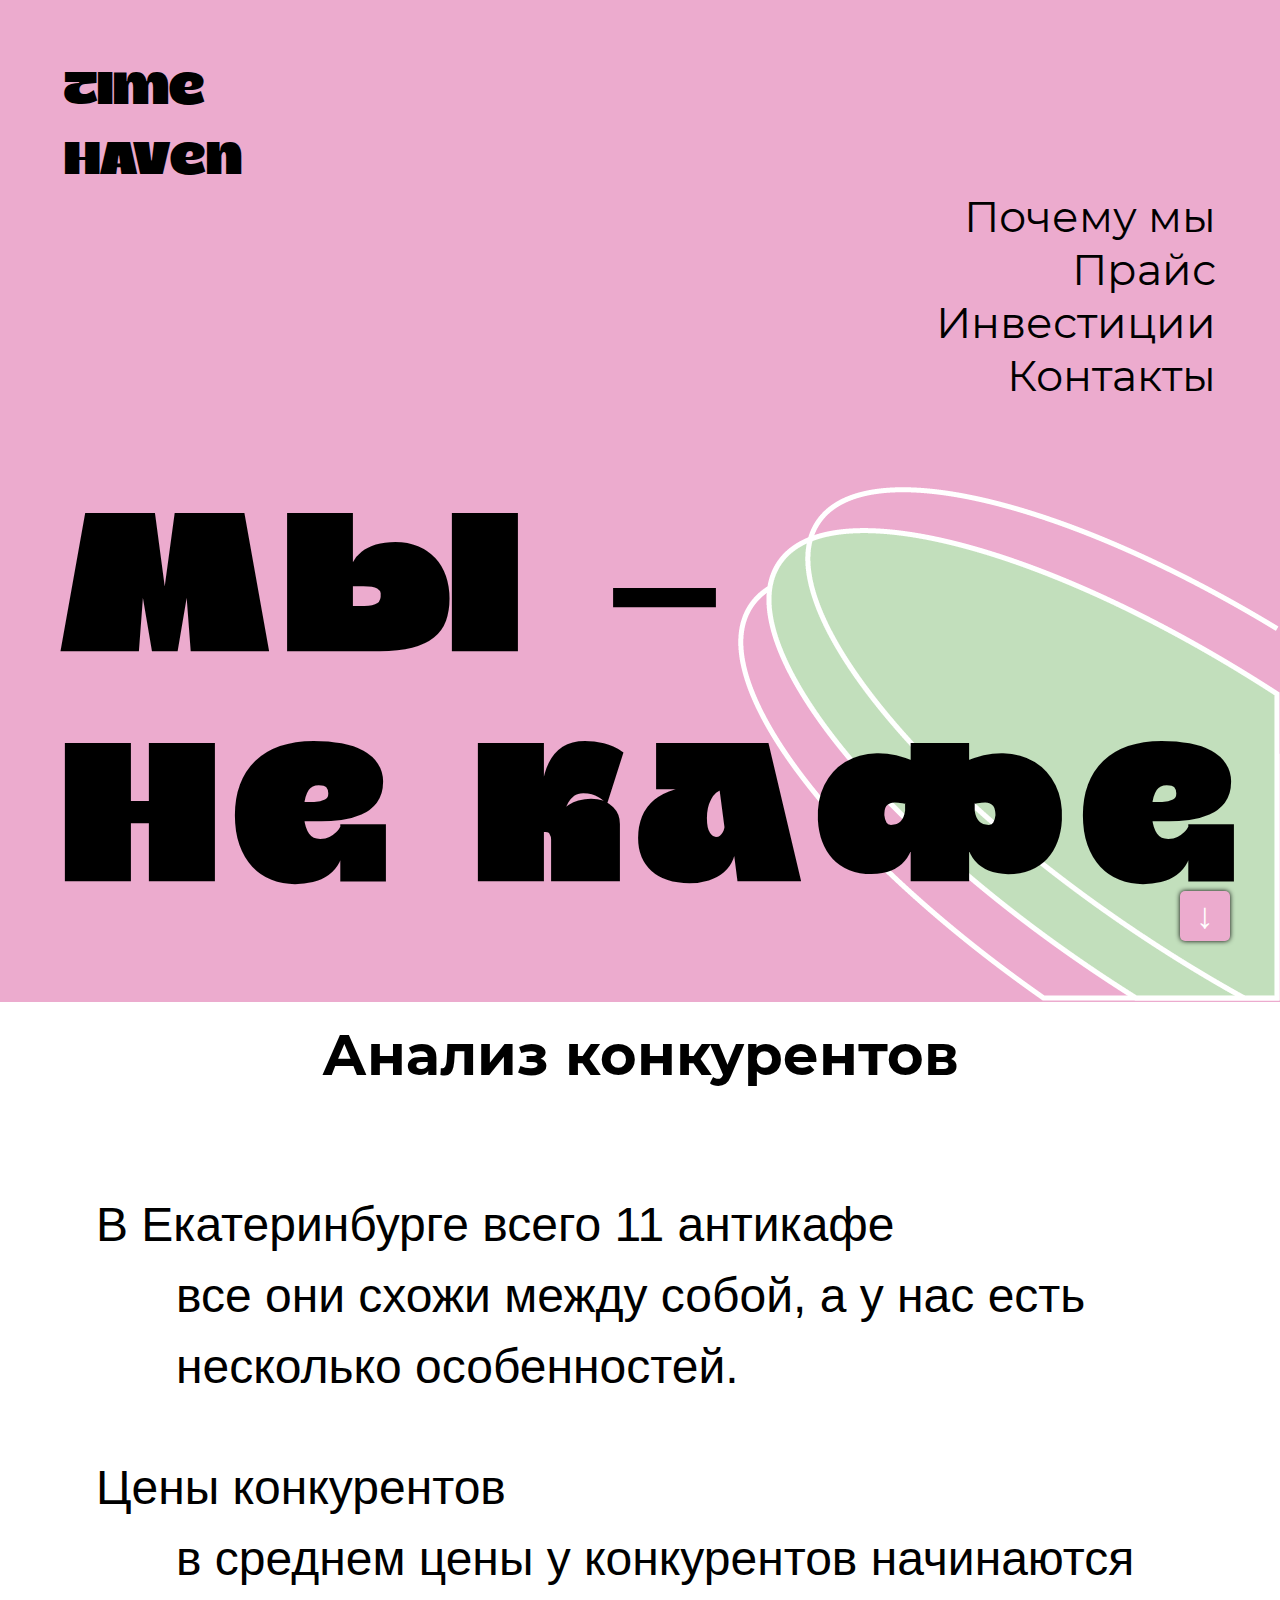
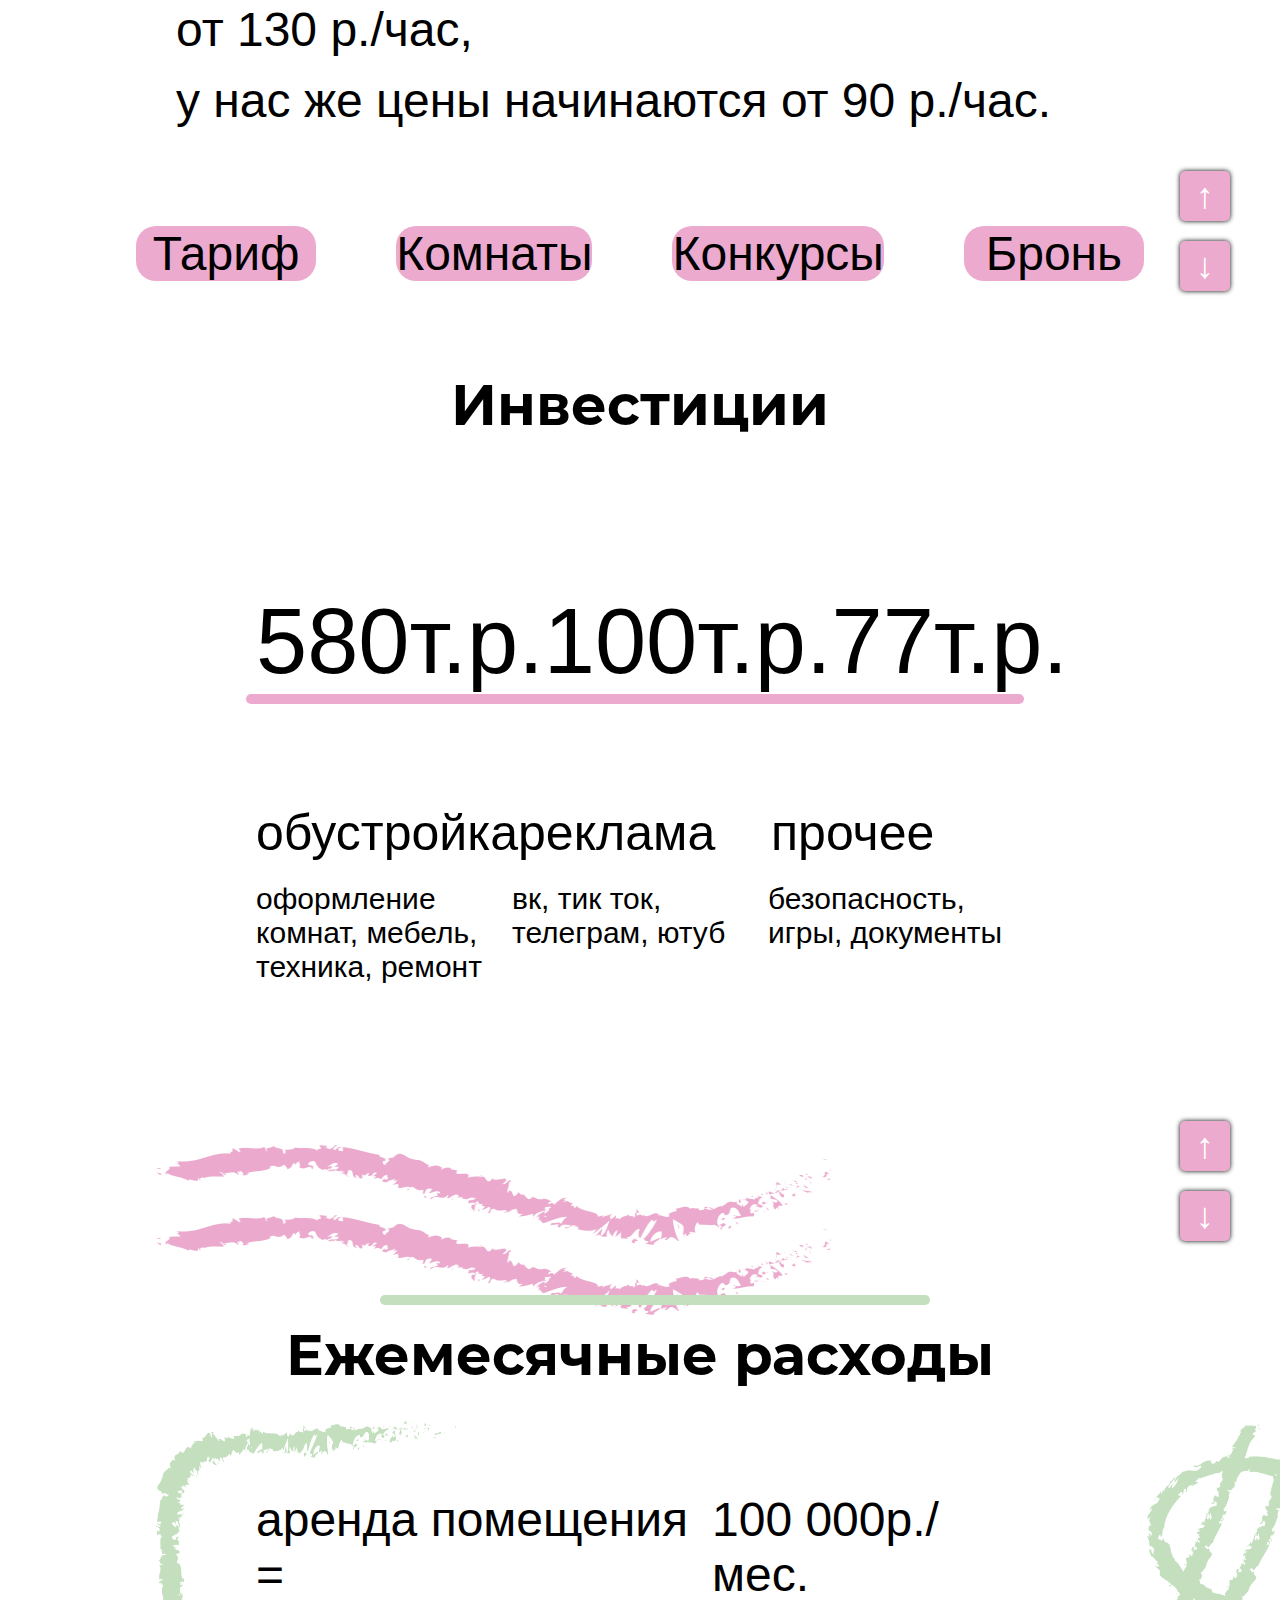
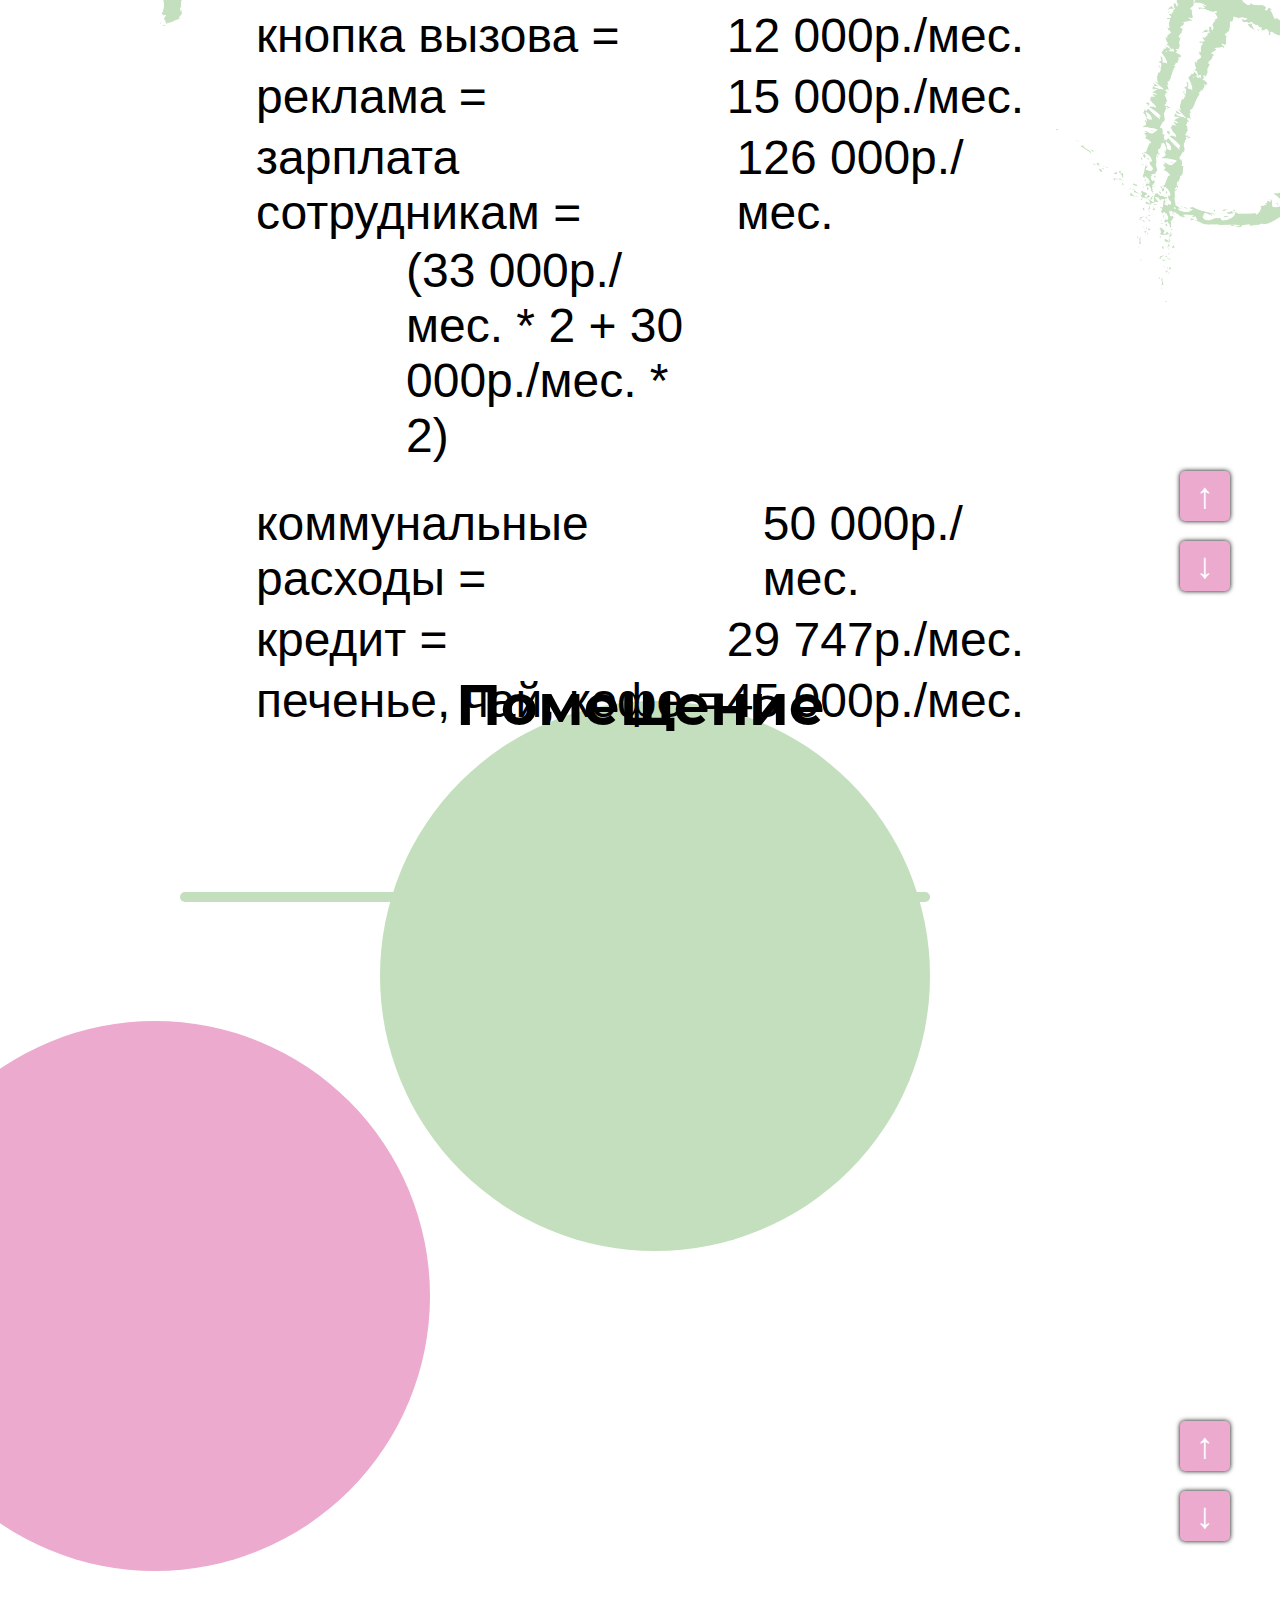
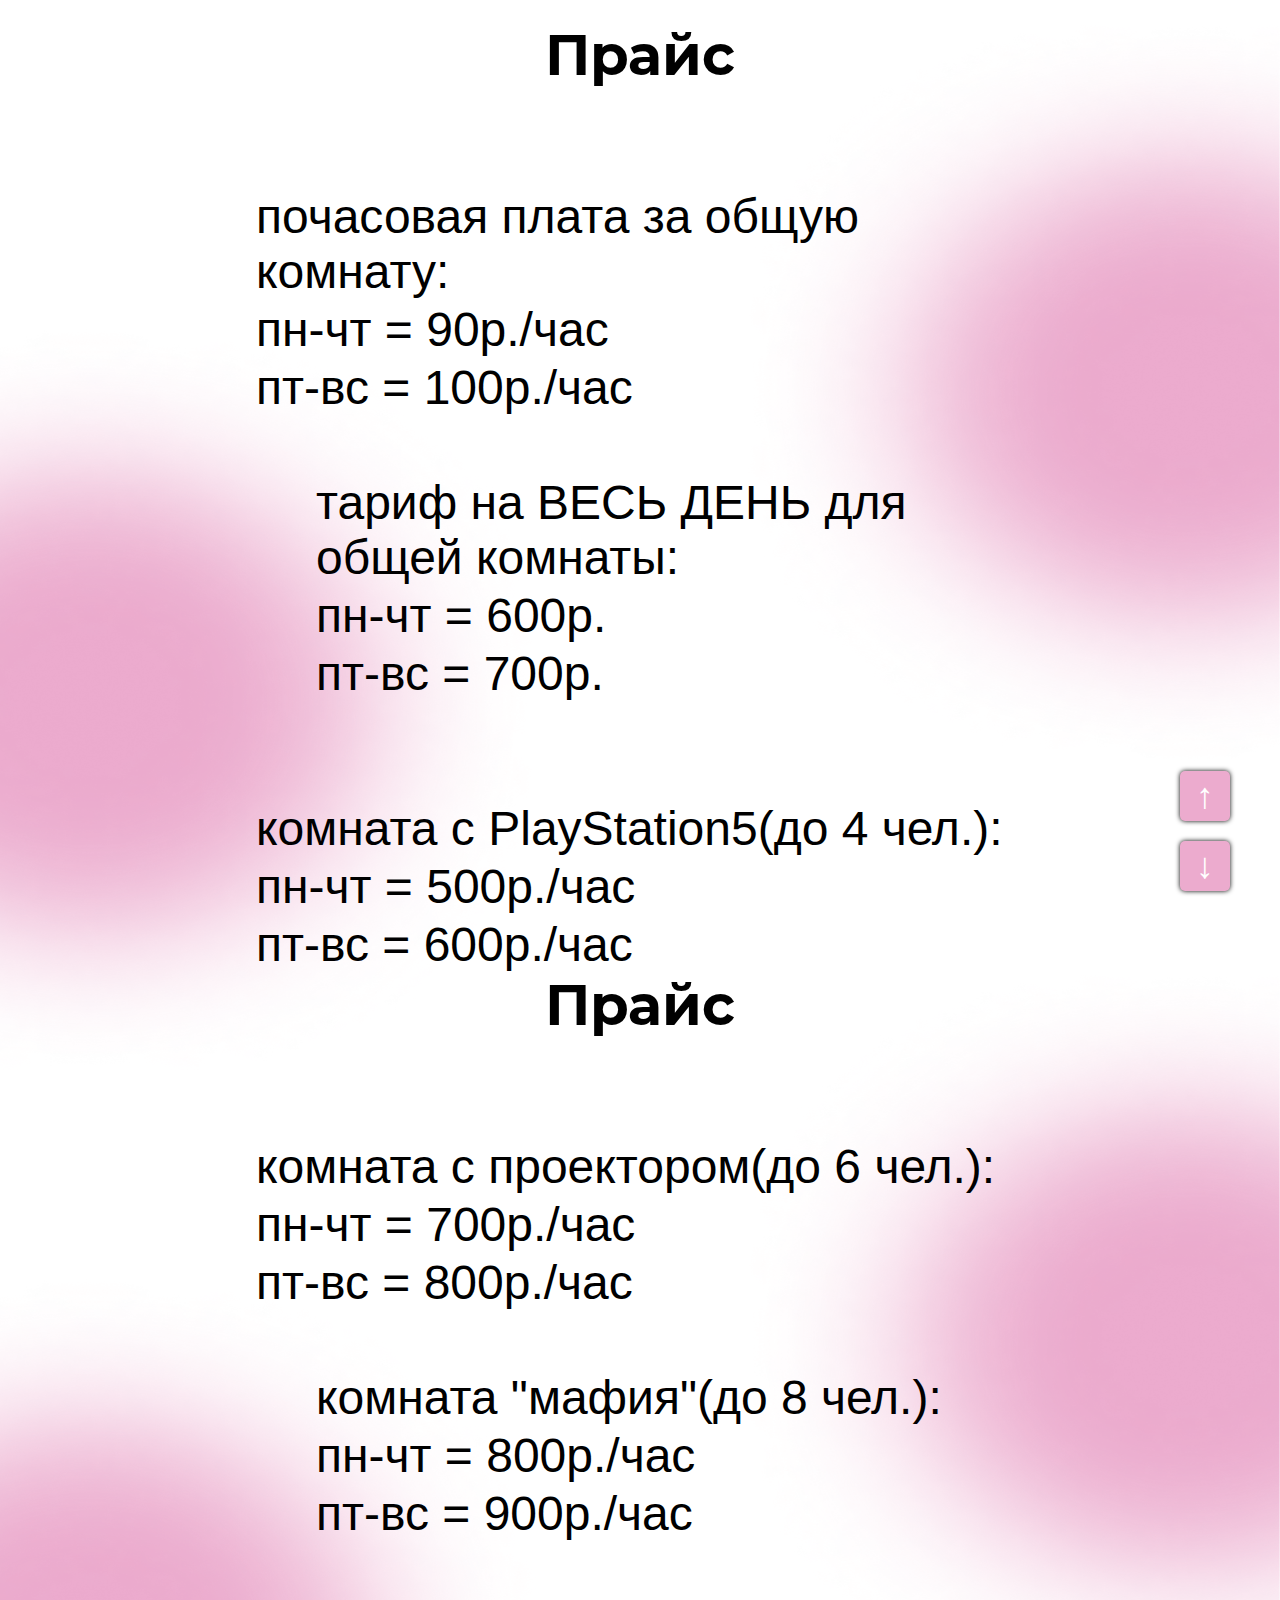
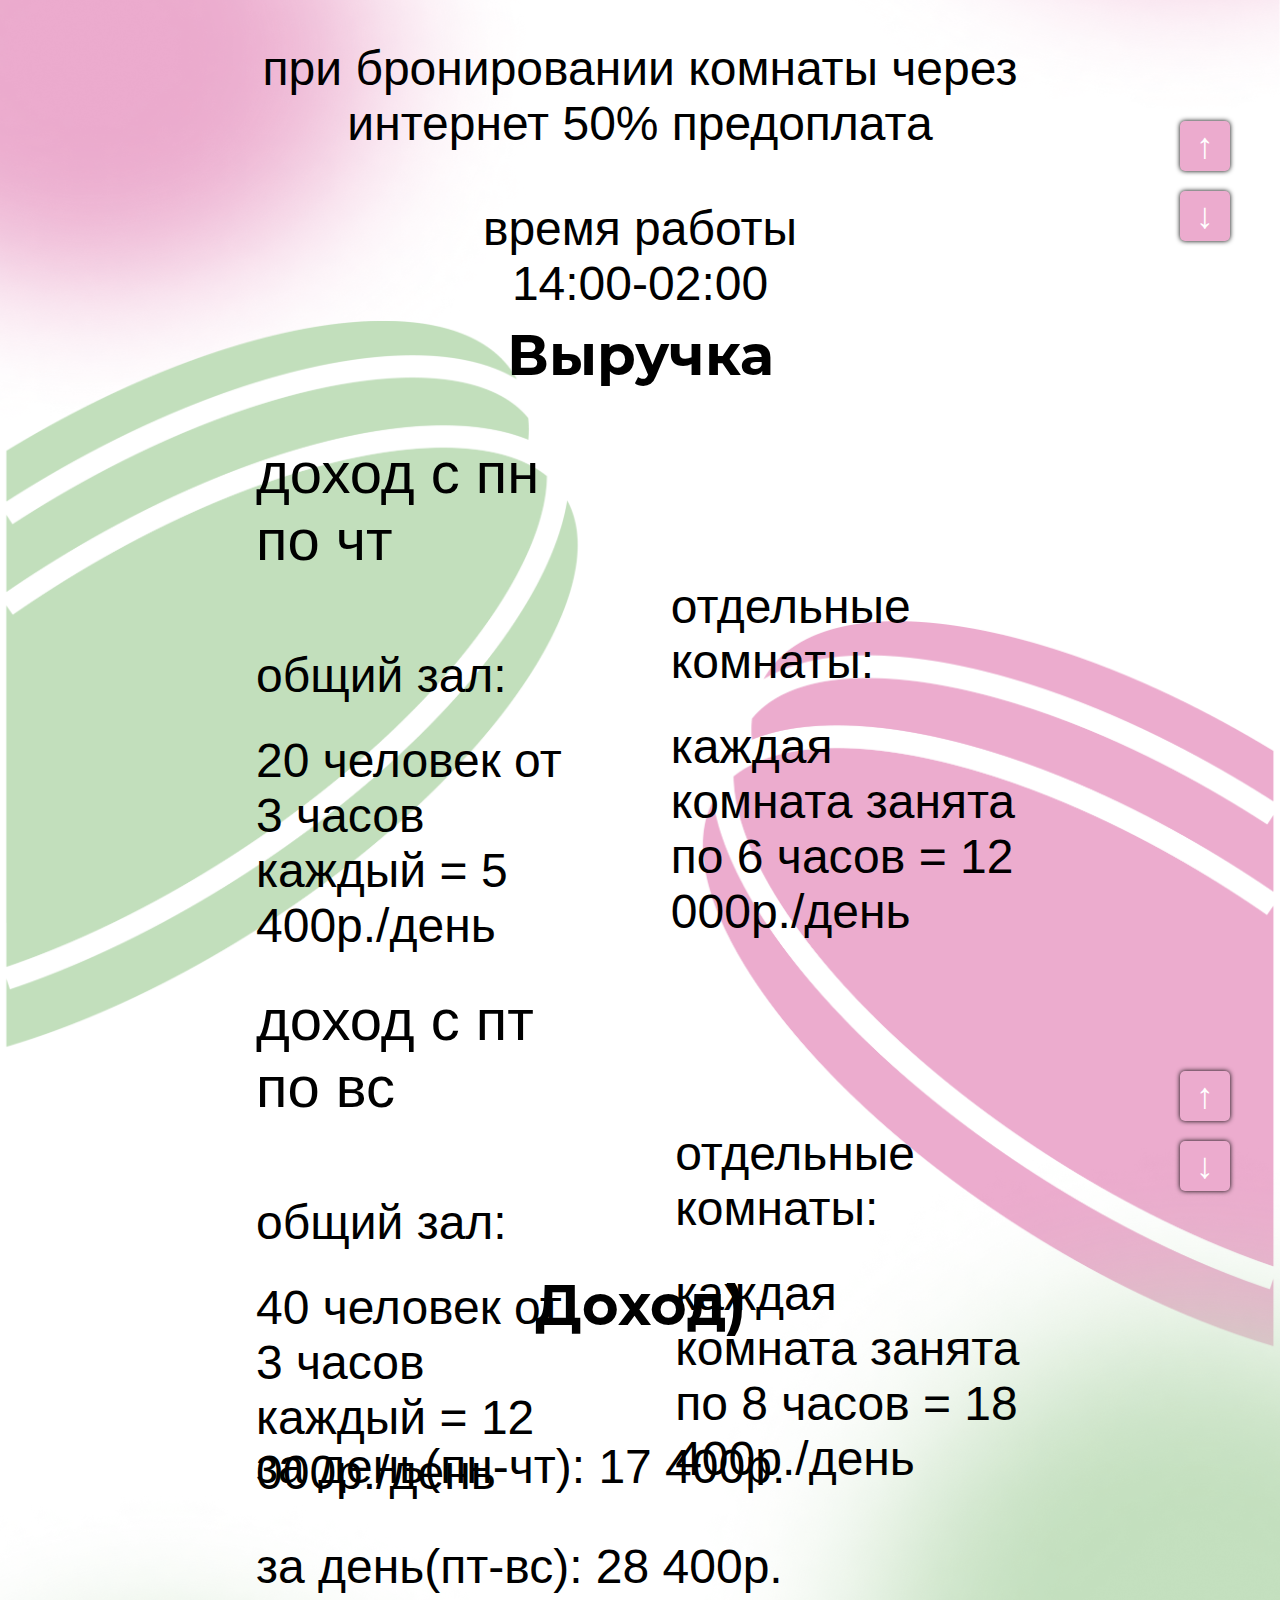
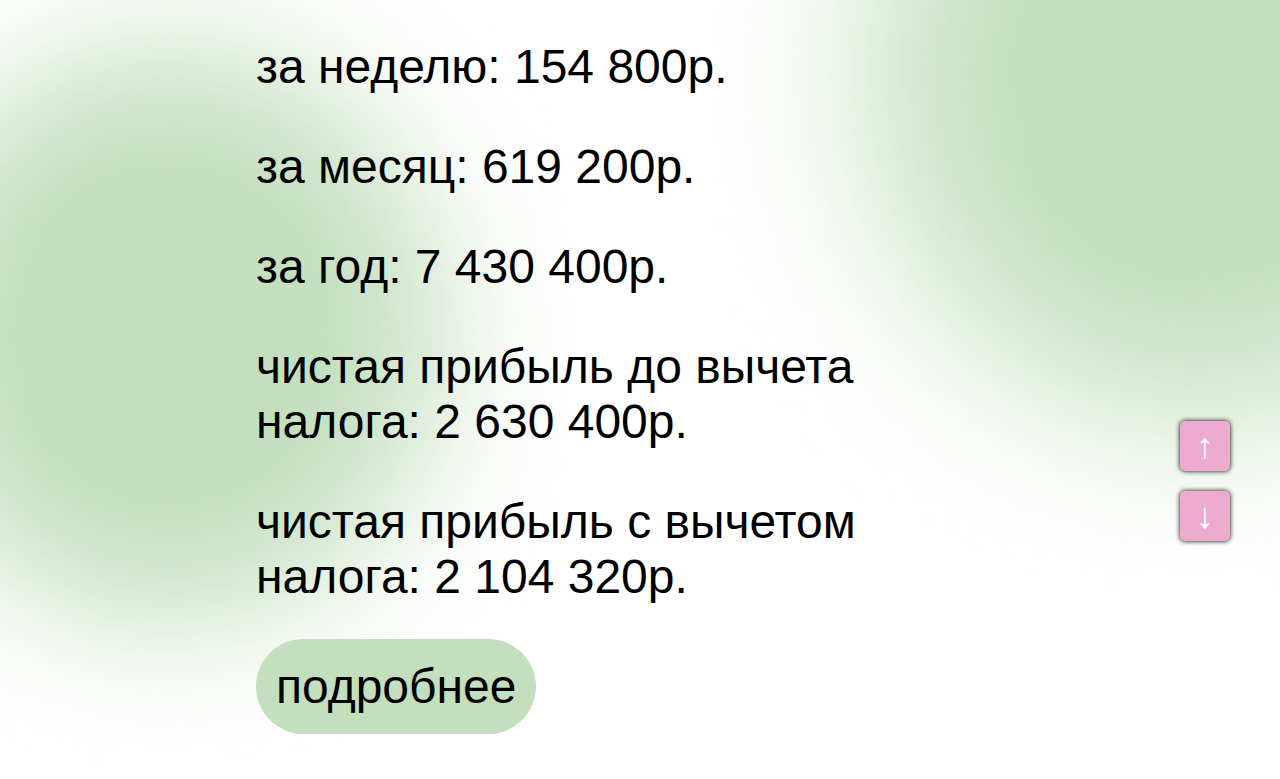
==== index.html @ 70d73fcd "first" ====
<!DOCTYPE html>
<html lang="en">
<head>
    <meta charset="UTF-8">
    <meta name="viewport" content="width=device-width, initial-scale=1.0">
    <title>TimeHaven</title>
    <link rel="stylesheet" href="css/style.css">
</head>
<body>
<!-- шапка - первая секция -->
    <header id="one" class="container-pink">
            <a href="#"><p class="logo">Time</br>Haven</p></a>
                <ul class="menu">
                    <li class="menu_item"><a href="#we" >Почему мы</a></li>
                    <li class="menu_item"><a href="#" >Прайс</a></li>
                    <li class="menu_item"><a href="#invest" >Инвестиции</a></li>
                    <li class="menu_item"><a href="#" >Контакты</a></li>
                </ul>
                <img src="img/green_circle.png" class="img" alt="круг">
                <h1 class="title-text">Мы - </br> не кафе</h1>
            </header>
            <div class="btn">
                <a href="#one"><button class="btn3">↑</button></a>
                <a href="#we"><button class="btn1">↓</button></a>
            </div>
<!-- вторая секция -->
    <section class="container-white">
        <h2 class="section_title" id="we">Анализ конкурентов</h2>
        <div class="green_what wow"></div>
        <div class="pink_circle wow"></div>
        <div class="main_text_div1">
            <p class="main_text">В Екатеринбурге всего 11 антикафе</p>
            <p class="main_text main_text2">все они схожи между собой, а у нас есть несколько особенностей.</p>
        </div>
        <img class="screen3 wow" src="img/screen3.png" alt="кокнуренты">
        <div class="main_text_div2">
            <p class="main_text">Цены конкурентов</p>
            <p class="main_text main_text2">в среднем цены у конкурентов начинаются от 130 р./час,</br> у нас же цены начинаются от 90 р./час.</p>
        </div>
        <div class="more_info">
            <details class="details">
                <summary class="details_title">Тариф</summary>
                Гости антикафе могут оплатить доступ не на определенное количество часов, а на целый день.
            </details>
            <details class="details">
                <summary class="details_title">Комнаты</summary>
                Каждая комната будет выглядеть по-своему, со своими особенностями, в современном стиле.
            </details>
            <details class="details">
                <summary class="details_title">Конкурсы</summary>
                Различные конкурсы, интерактивности по расписанию.
            </details>
            <details class="details">
                <summary class="details_title">Бронь</summary>
                Любую комнату, кроме общего зала, можно забронировать с 50% предоплатой.
            </details>
        </div>
    </section>
    <div class="btn">
        <a href="#one"><button class="btn1 btn2">↑</button></a>
        <a href="#invest"><button class="btn1">↓</button></a>
    </div>
<!-- третья секция -->
    <section class="container-white2">
        <h2 class="section_title" id="invest">Инвестиции</h2>
            <div class="numbers">
                <p class="number">580т.р.</p>
                <p class="number">100т.р.</p>
                <p class="number">77т.р.</p>
            </div>
            <div class="pink_lines">
                <div class="pink_line"></div>
                <div class="pink_line"></div>
                <div class="pink_line"></div>
            </div>
            <div class="container-white2-texts">
                <p class="container-white2-text">обустройка</p>
                <p class="container-white2-text">реклама</p>
                <p class="container-white2-text">прочее</p>
            </div>
            <div class="container-white2-texts2">
                <p class="container-white2-text2">оформление комнат, мебель, техника, ремонт</p>
                <p class="container-white2-text2">вк, тик ток, телеграм, ютуб</p>
                <p class="container-white2-text2">безопасность, игры, документы</p>
            </div>
            <h2 class="h2 wow"><a href="invest.html">1 млн р.</a></h2>
            <div class="green_line"></div>
            <img class="pink_linee" src="img/pink_lines.png" alt="розовая линия">
            <img class="pink_linee pink_linee2" src="img/pink_lines.png" alt="розовая линия">
    </section>
    <div class="btn">
        <a href="#we"><button class="btn1 btn2">↑</button></a>
        <a href="#mesac"><button class="btn1">↓</button></a>
    </div>
    <!-- четвертая секция -->
    <section class="container-white2">
        <img class="dollar" src="img/dollar.png" alt="доллар">
        <img class="green_ygol_top" src="img/green_ygol_top.png" alt="зеленый угол">
        <h2 class="section_title" id="mesac">Ежемесячные расходы</h2>
        <div class="flex_div_text">
            <p class="flex_text">аренда помещения =</p>
            <p class="flex_text">100 000р./мес.</p>
        </div>
        <div class="flex_div_text">
            <p class="flex_text">кнопка вызова =</p>
            <p class="flex_text">12 000р./мес.</p>
        </div>
        <div class="flex_div_text">
            <p class="flex_text">реклама =</p>
            <p class="flex_text">15 000р./мес.</p>
        </div>
        <div class="flex_div_text">
            <p class="flex_text">зарплата сотрудникам =</p>
            <p class="flex_text">126 000р./мес.</p>
        </div>
        <p class="flex_text flex_text2">(33 000р./мес. * 2 + 30 000р./мес. * 2)</p>
        <div class="flex_div_text">
            <p class="flex_text">коммунальные расходы =</p>
            <p class="flex_text">50 000р./мес.</p>
        </div>
        <div class="flex_div_text">
            <p class="flex_text">кредит =</p>
            <p class="flex_text">29 747р./мес.</p>
        </div>
        <div class="flex_div_text">
            <p class="flex_text">печенье, чай, кофе =</p>
            <p class="flex_text">45 000р./мес.</p>
        </div>
            <h2 class="h2 wow">400 тыс р.</h2>
            <div class="green_line2"></div>
    </section>
    <div class="btn">
        <a href="#invest"><button class="btn1 btn2">↑</button></a>
        <a href="#home"><button class="btn1">↓</button></a>
    </div>
    <!-- пятая секция -->
    <section class="container-white2">
        <div class="green_circle"></div>
        <div class="pink_circle2"></div>
        <h2 class="section_title" id="home">Помещение</h2>
        <img class="screen1 wow" src="img/screen2.png" alt="скриншот">
        <img class="screen2 wow" src="img/screen1.png" alt="скриншот">
    </section>
    <div class="btn">
        <a href="#mesac"><button class="btn1 btn2">↑</button></a>
        <a href="#price"><button class="btn1">↓</button></a>
    </div>
        <!-- шестая секция -->
        <section class="container-white2">
            <img class="pink_blure" src="img/pink_blure.png" alt="розовый круг блюр">
            <img class="pink_blure2" src="img/pink_blure2.png" alt="розовый круг блюр">
            <h2 class="section_title" id="price">Прайс</h2>
            <div class="text_div1">
                <p class="flex_text">почасовая плата за общую комнату:</p>
                <p class="flex_text">пн-чт = 90р./час</p>
                <p class="flex_text">пт-вс = 100р./час</p>
            </div>
            <div class="text_div2">
                <p class="flex_text">тариф на ВЕСЬ ДЕНЬ для общей комнаты:</p>
                <p class="flex_text">пн-чт = 600р.</p>
                <p class="flex_text">пт-вс = 700р.</p>
            </div>
            <div class="text_div1">
                <p class="flex_text">комната с PlayStation5(до 4 чел.):</p>
                <p class="flex_text">пн-чт = 500р./час</p>
                <p class="flex_text">пт-вс = 600р./час</p>
            </div>
            </section>
        <div class="btn">
            <a href="#home"><button class="btn1 btn2">↑</button></a>
            <a href="#price2"><button class="btn1">↓</button></a>
        </div>
            <!-- седьмая секция -->
            <section class="container-white2">
            <img class="pink_blure" src="img/pink_blure.png" alt="розовый круг блюр">
            <img class="pink_blure2" src="img/pink_blure2.png" alt="розовый круг блюр">
                <h2 class="section_title" id="price2">Прайс</h2>
                <div class="text_div1">
                    <p class="flex_text">комната с проектором(до 6 чел.):</p>
                    <p class="flex_text">пн-чт = 700р./час</p>
                    <p class="flex_text">пт-вс = 800р./час</p>
                </div>
                <div class="text_div2">
                    <p class="flex_text">комната "мафия"(до 8 чел.):</p>
                    <p class="flex_text">пн-чт = 800р./час</p>
                    <p class="flex_text">пт-вс = 900р./час</p>
                </div>
                <p class="text_bron">при бронировании комнаты через интернет 50% предоплата
               </p>
                  <p class="text_bron">время работы <br> 14:00-02:00
               </p>
            </section>
            <div class="btn">
                <a href="#price"><button class="btn1 btn2">↑</button></a>
                <a href="#money"><button class="btn1">↓</button></a>
            </div>
                        <!-- восьмая секция -->
            <section class="container-white2">
                <img class="green_circle3" src="img/green_circle2.png" alt="зеленая фигура">
                <img class="pink_circle3" src="img/pink_circle.png" alt="розовая фигура">
                <h2 class="section_title" id="money">Выручка</h2>
                <div class="fleex">
                <div class="text_div1">
                    <p class="flex_text flex_text1">доход с пн по чт</p>
                    <p class="flex_text flex_text_margin">общий зал:</p>
                    <p class="flex_text">20 человек от 3 часов каждый = 5 400р./день</p>
                </div>
                <div class="text_div1 text_div3">
                    <p class="flex_text flex_text_margin2">отдельные комнаты:</p>
                    <p class="flex_text">каждая комната занята по 6 часов = 12 000р./день</p>
                </div>
                </div>
                <div class="fleex fleex2">
                <div class="text_div1 text_div1_2">
                    <p class="flex_text flex_text1">доход с пт по вс</p>
                    <p class="flex_text flex_text_margin">общий зал:</p>
                    <p class="flex_text">40 человек от 3 часов каждый = 12 000р./день</p>
                </div>
                <div class="text_div1 text_div3">
                    <p class="flex_text flex_text_margin2">отдельные комнаты:</p>
                    <p class="flex_text">каждая комната занята по 8 часов = 18 400р./день</p>
                </div>
                </div>
            </section>
            <div class="btn">
                <a href="#price2"><button class="btn1 btn2">↑</button></a>
                <a href="#dohod"><button class="btn1">↓</button></a>
            </div>
             <!-- девятая секция -->
            <section class="container-white2">
                <h2 class="section_title" id="dohod">Доход)</h2>
                <img class="green_bluree" src="img/green_blure.png" alt="зеленый размытый круг">
                <img class="green_bluree2" src="img/green_blure2.png" alt="зеленый размытый круг">
                <div class="text_div1">
                    <p class="flex_text flexx_text">за день(пн-чт): 17 400р.</p>
                </div>
                <div class="text_div1">
                    <p class="flex_text flexx_text">за день(пт-вс): 28 400р.</p>
                </div>
                <div class="text_div1">
                    <p class="flex_text flexx_text">за неделю: 154 800р.</p>
                </div>
                <div class="text_div1">
                    <p class="flex_text flexx_text">за месяц: 619 200р.</p>
                </div>
                <div class="text_div1">
                    <p class="flex_text flexx_text">за год: 7 430 400р.</p>
                </div>
                <div class="text_div1">
                    <p class="flex_text flexx_text">чистая прибыль до вычета налога: 2 630 400р.</p>
                </div>
                <div class="text_div1">
                    <p class="flex_text flexx_text">чистая прибыль с вычетом налога: 2 104 320р.</p>
                </div>
                <a href="dohod.html"><button class="more">подробнее</button></a>
            </section>
            <div class="btn">
                <a href="#money"><button class="btn1 btn2">↑</button></a>
                <a href="#invest"><button class="btn1">↓</button></a>
            </div>

</body>
<script src="js/wow.min.js"></script>
<script>new WOW().init();</script>
</html>
---- css/style.css ----
@font-face {
	font-family: 'Valisca';
    src: local('Valisca'), 
	url(../fonts/Valisca.ttf); 
}

@font-face {
	font-family: 'Montserrat-Regular';
    src: local('Montserrat-Regular'), 
	url(../fonts/Montserrat-Regular.ttf); 
}

@font-face {
	font-family: 'Montserrat-Bold';
    src: local('Montserrat-Bold'), 
	url(../fonts/Montserrat-Bold.ttf); 
}

@font-face {
	font-family: 'blinkmacsystemfont-regular';
    src: local('blinkmacsystemfont-regular'), 
	url(../blinkmacsystemfont-regular.ttf); 
}

html {
    scroll-behavior: smooth
}

* {
    margin: 0;
    padding: 0;
    box-sizing: border-box;
}

ol, ul {
    list-style: none;
}

a {
    text-decoration: none;
    color: black;
}


/* Главная страница */

.container-pink {
    background-color: #ECABCE;
}

.logo {
    padding-top: 50px;
    font-size: 54px;
    font-family: 'Valisca', sans-serif;
    line-height: 70px;
    margin-left: 5%;
}

.menu_item {
    font-size: 43px;
    text-align: right;
    font-family: 'Montserrat-Regular', sans-serif;
    margin-right: 5%;
}

.title-text {
    padding: 50px 0 90px;
    font-size: 250px;
    font-family: 'Valisca', sans-serif;
    line-height: 230px;
    position: relative;
    letter-spacing: 20px;
    animation: go_title 2s ease-out;
    margin-left: 5%;
}

.img {
    margin-top: 85px;
    position: absolute;
    right: 0px;
}

.btn {
    text-align: right;
    display: flex;
    flex-direction: column;
    width: 50px;
    margin: -150px 50px auto auto;
}

.btn1 {
    width: 50px;
    height: 50px;
    border-radius: 5px;
    border: none;
    background-color: #ECABCE;
    color: white;
    font-size: 36px;
    position: relative;
    right: 0;
    box-shadow: black 0px 0px 5px;
}

.btn2 {
    margin-bottom: 20px;
}

.btn3 {
    margin-bottom: 20px;
}

.btn1:hover {
    cursor: pointer;
}

@keyframes go_title {
    0% {
        margin-left: -100%;

    }
    100%{
        margin-left: 5%x;
    }
}

@media screen and (max-width:1540px){
    .title-text {
        font-size: 200px;
    }
    .logo {
        font-size: 48px;
    }
}

@media screen and (max-width:1250px){
    .title-text {
        font-size: 150px;
    }
    .logo {
        font-size: 36px;
    }
}

.container-white {
    width: 85%;
    margin: 0px auto;
    height: 100vh;
}

.main_text {
    font-family: 'blinkmacsystemfont-regular', sans-serif;
    font-size: 48px;
    line-height: 71px;
}

.main_text2 {
    margin-left: 80px;
}

.main_text_div1 {
    margin-bottom: 50px;
}

.main_text_div2 {
    margin-bottom: 50px;
}

.section_title {
    font-family: 'Montserrat-Bold', sans-serif;
    font-size: 56px;
    text-align: center;
    margin-top: 80px;
    margin-bottom: 100px;
}

.pink_circle {
    position: absolute;
    z-index: -1;
    margin: -150px -250px -250px -250px;
    right: 550px;
    width: 550px;
    background-color: #ECABCE;
    border-radius: 100%;
    height: 550px;
    animation: circlee 3s ease-out;
}

.green_what {
    position: absolute;
    z-index: -1;
    width: 8%;
    height: 6%;
    left: 200px;
    margin-top: 345px;
    animation: word 3s ease-out;
    background-color: #C3DFBD;
    border-radius: 30px;
}

.screen3 {
    position: absolute;
    z-index: -1;
    margin-top: -50px;
    margin-left: 52vw;
    border-radius: 20px;
    box-shadow: black 0px 0px 10px ;
    animation: screen 3s ease-out;
}

.more_info {
    display: flex;
    justify-content: space-between;
}

.details {
    font-family: 'blinkmacsystemfont-regular', sans-serif;
    font-size: 32px;
    width: 50%;
    margin: 20px;
    padding: 20px;
}

.details_title {
    font-family: 'blinkmacsystemfont-regular', sans-serif;
    font-size: 48px;
    list-style: none;
    text-align: center;
    background-color: #ECABCE;
    border-radius: 20px;
}

.details_title:hover {
    cursor: pointer;
}

@keyframes word{
    0% {
        height: 125px;
        width: 300px;
        left: 70%;
        border-radius: 0px;
        margin-top: 280px;
    }
    50% {
        margin-top: 280px;
        height: 125px;
        width: 300px;
        left: 200px;
        border-radius: 0px;
    }
    100% {
        left: 200px;
    }
}

@keyframes circlee{
    0% {
        height: 150px;
        width: 150px;
        right: 750px;
        margin-top: 10px;
    }
}

@keyframes screen{
    0% {
        opacity: 0;
        margin-top: -1000px;
        border: none;
    }
    50% {
        opacity: 0;
    }
    100% {
        opacity: 1;
    }
}

.container-white2 {
    width: 60%;
    margin: 0px auto;
    height: 100vh;
}

.numbers {
    display: flex;
    justify-content: space-between;
    font-family: 'blinkmacsystemfont-regular', sans-serif;
    font-size: 92px;
    margin: 150px 0 0 0;
}

.number {
    width: 350px;
}

.container-white2-texts {
    display: flex;
    justify-content: space-between;
    font-family: 'blinkmacsystemfont-regular', sans-serif;
    font-size: 50px;
    margin-bottom: 20px;
}

.container-white2-text {
    width: 350px;
}

.container-white2-texts2 {
    display: flex;
    justify-content: space-between;
    font-family: 'blinkmacsystemfont-regular', sans-serif;
    font-size: 30px;
    margin-bottom: 150px;
}

.container-white2-text2 {
    width: 350px;
}

.h2 {
    font-family: 'Montserrat-Regular', sans-serif;
    font-size: 132px;
    text-align: right;
    animation: 3s ease-in-out scales;
}

@keyframes scales {
    0% {
        opacity: 0;
        font-size: 15px;
        margin-left: 170px;
    }
    100% {
        opacity: 1;
        scale: 1;
    }
}


.pink_line {
    background-color: #ECABCE;
    height: 10px;
    margin-left: -10px;
    width: 350px;
    border-radius: 5px;
}

.pink_lines {
    display: flex;
    justify-content: space-between;
    margin-bottom: 100px;
}

.green_line {
    background-color: #C3DFBD;
    height: 10px;
    width: 550px;
    border-radius: 5px;
    position: absolute;
    right: 350px;
}

.flex_div_text {
    display: flex;
    justify-content: space-between;
}

.flex_text {
    font-family: 'blinkmacsystemfont-regular', sans-serif;
    font-size: 48px;
    margin: 3px 0;
}

.flex_text2 {
    margin: 0 0 30px 150px;
    width: 40%;
}

.green_line2 {
    background-color: #C3DFBD;
    height: 10px;
    width: 750px;
    border-radius: 5px;
    position: absolute;
    right: 350px;
}

.screen1 {
    position: relative;
    width: 800px;
    animation: 2s ease-in-out screens;
}

.screen2 {
    position: absolute;
    z-index: 2;
    width: 1000px;
    margin-left: -500px;
    margin-top: 200px;
    animation: 2s ease-in-out screens2;
}

@keyframes screens {
    0%{
        margin-left: -1500px;
    }
}

@keyframes screens2 {
    0%{
        margin-left: 2400px;
    }
}

.text_div2{
    margin: 60px 0 100px 60px;
}

.dollar {
    width: 300px;
    position: absolute;
    margin-left: 800px;
    margin-top: 100px;
    z-index: -1;
}

.green_ygol_top {
    width: 300px;
    position: absolute;
    margin-left: -100px;
    margin-top: 100px;
    z-index: -1;
}

.pink_linee {
    width: 700px;
    height: 100px;
    position: absolute;
    margin-left: -100px;
    margin-top: -150px;
    z-index: -1;
}

.pink_linee2 {
    width: 700px;
    height: 100px;
    position: absolute;
    margin-left: -100px;
    margin-top: -80px;
    z-index: -1;
}

.green_circle {
    position: absolute;
    z-index: -1;
    margin: 30px -200px -250px 0px;
    right: 550px;
    width: 550px;
    background-color: #C3DFBD;
    border-radius: 100%;
    height: 550px;
}

.pink_circle2 {
    position: absolute;
    z-index: -1;
    margin: 350px 300px -250px -500px;
    right: 550px;
    width: 550px;
    background-color: #ECABCE;
    border-radius: 100%;
    height: 550px;
}

.pink_blure {
    position: absolute;
    z-index: -1;
    right: 0;
    width: 550px;
    height: 750px;
}

.pink_blure2 {
    position: absolute;
    z-index: -1;
    left: 0;
    margin-top: 300px;
    width: 550px;
    height: 750px;
}

.text_bron {
    font-family: 'blinkmacsystemfont-regular', sans-serif;
    font-size: 48px;
    text-align: center;
    margin-top: 50px;
}

.flex_text1 {
    font-size: 58px;
    margin-top: -50px;
}

.flex_text_margin {
    margin-bottom: 30px;
    margin-top: 75px;
}

.flex_text_margin2 {
    margin-top: 90px;
    margin-bottom: 30px;
}

.fleex {
    display: flex;
}

.text_div3 {
    margin-left: 100px;
}

.fleex2 {
    margin-top: 80px;
}

.green_circle3 {
    position: absolute;
    width: 600px;
    z-index: -1;
    left: 0;
}

.pink_circle3 {
    position: absolute;
    width: 600px;
    z-index: -1;
    right: 0px;
    margin-top: 300px;
}

.flexx_text {
    margin: 45px 0;
}

.green_bluree {
    position: absolute;
    width: 600px;
    z-index: -1;
    left: 0;
    margin-top: 50px;
}

.green_bluree2 {
    position: absolute;
    width: 600px;
    z-index: -1;
    right: 0px;
    margin-top: -300px;
}

.green_bluree3 {
    position: absolute;
    width: 600px;
    z-index: -1;
    left: 0;
    margin-top: 1000px;
}

.green_bluree4 {
    position: absolute;
    width: 600px;
    z-index: -1;
    right: 0px;
    margin-top: 600px;
}

.flexs_text {
    margin: 20px 0;
}

.more {
    padding: 20px;
    font-size: 48px;
    font-family: 'blinkmacsystemfont-regular', sans-serif;
    margin-top: -10px;
    border-radius: 50px;
    border: none;
    background-color: #C3DFBD;
}

.more:hover {
    cursor: pointer;
}
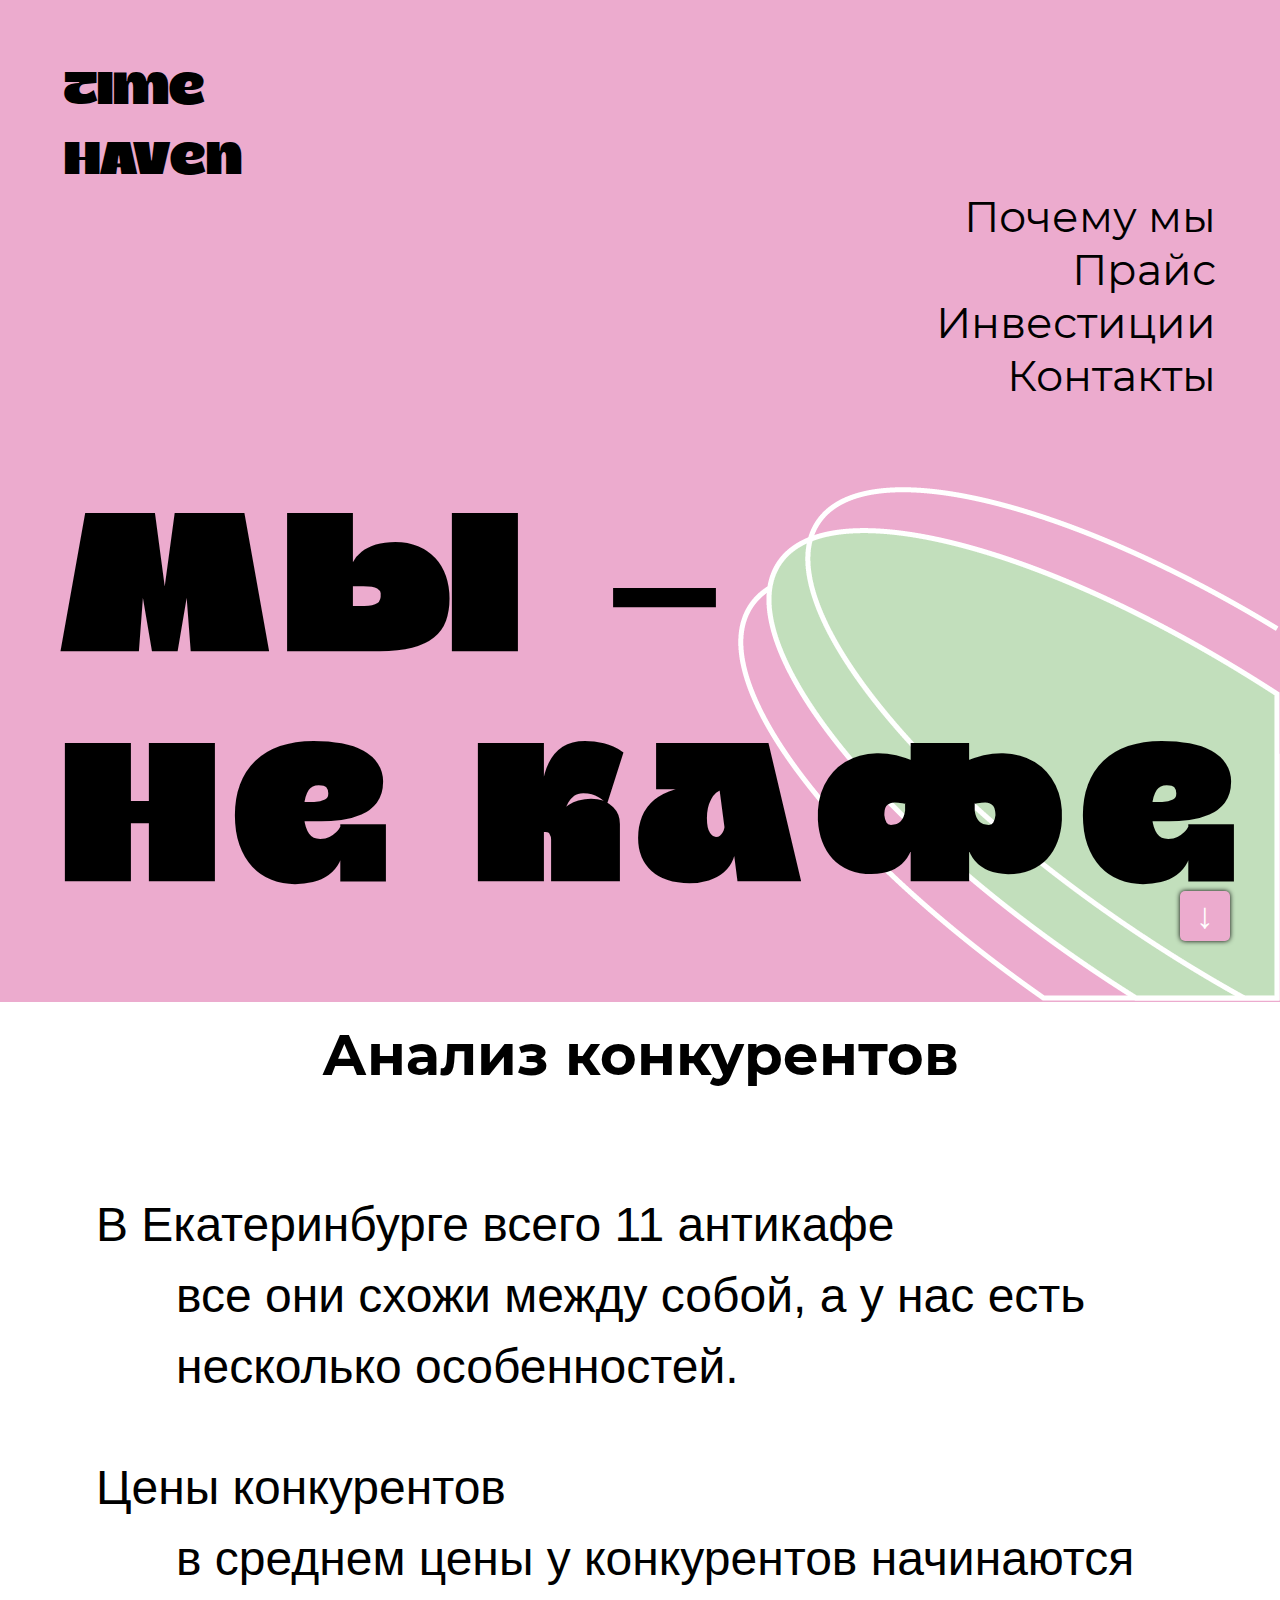
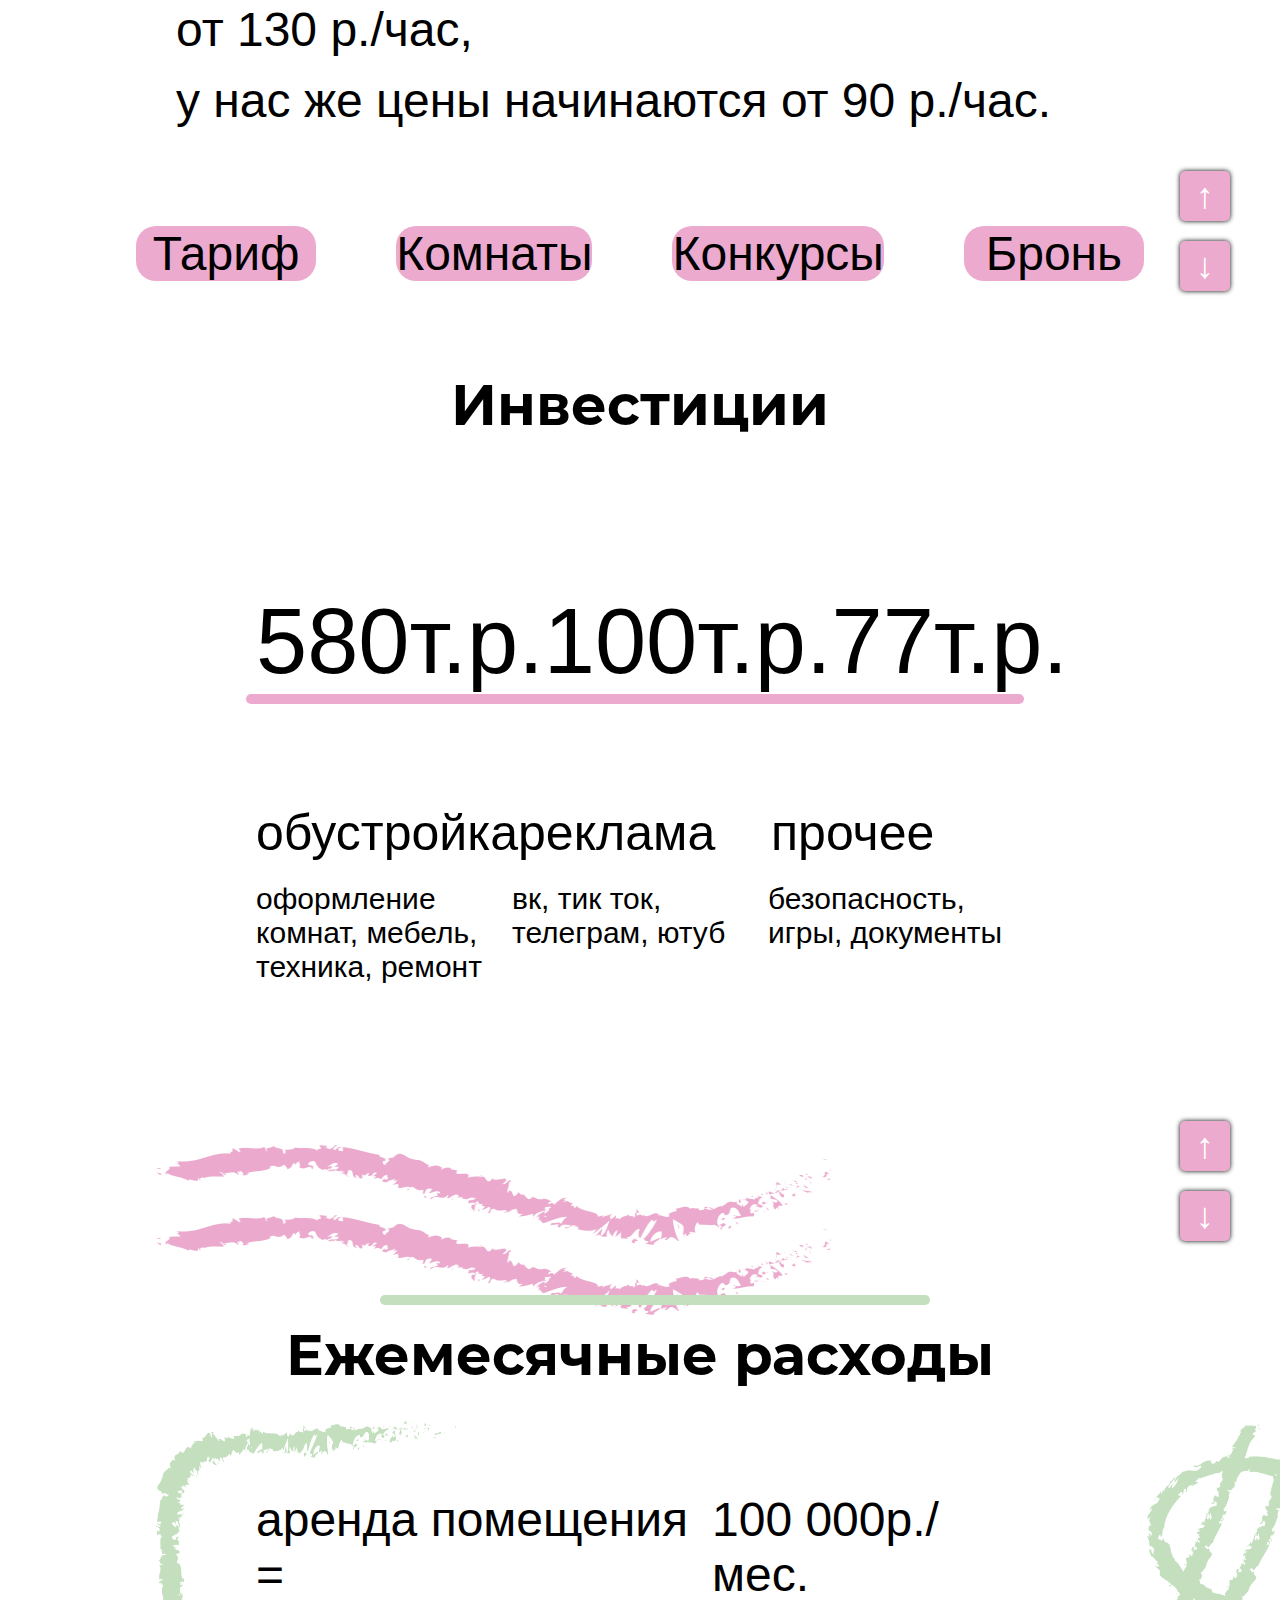
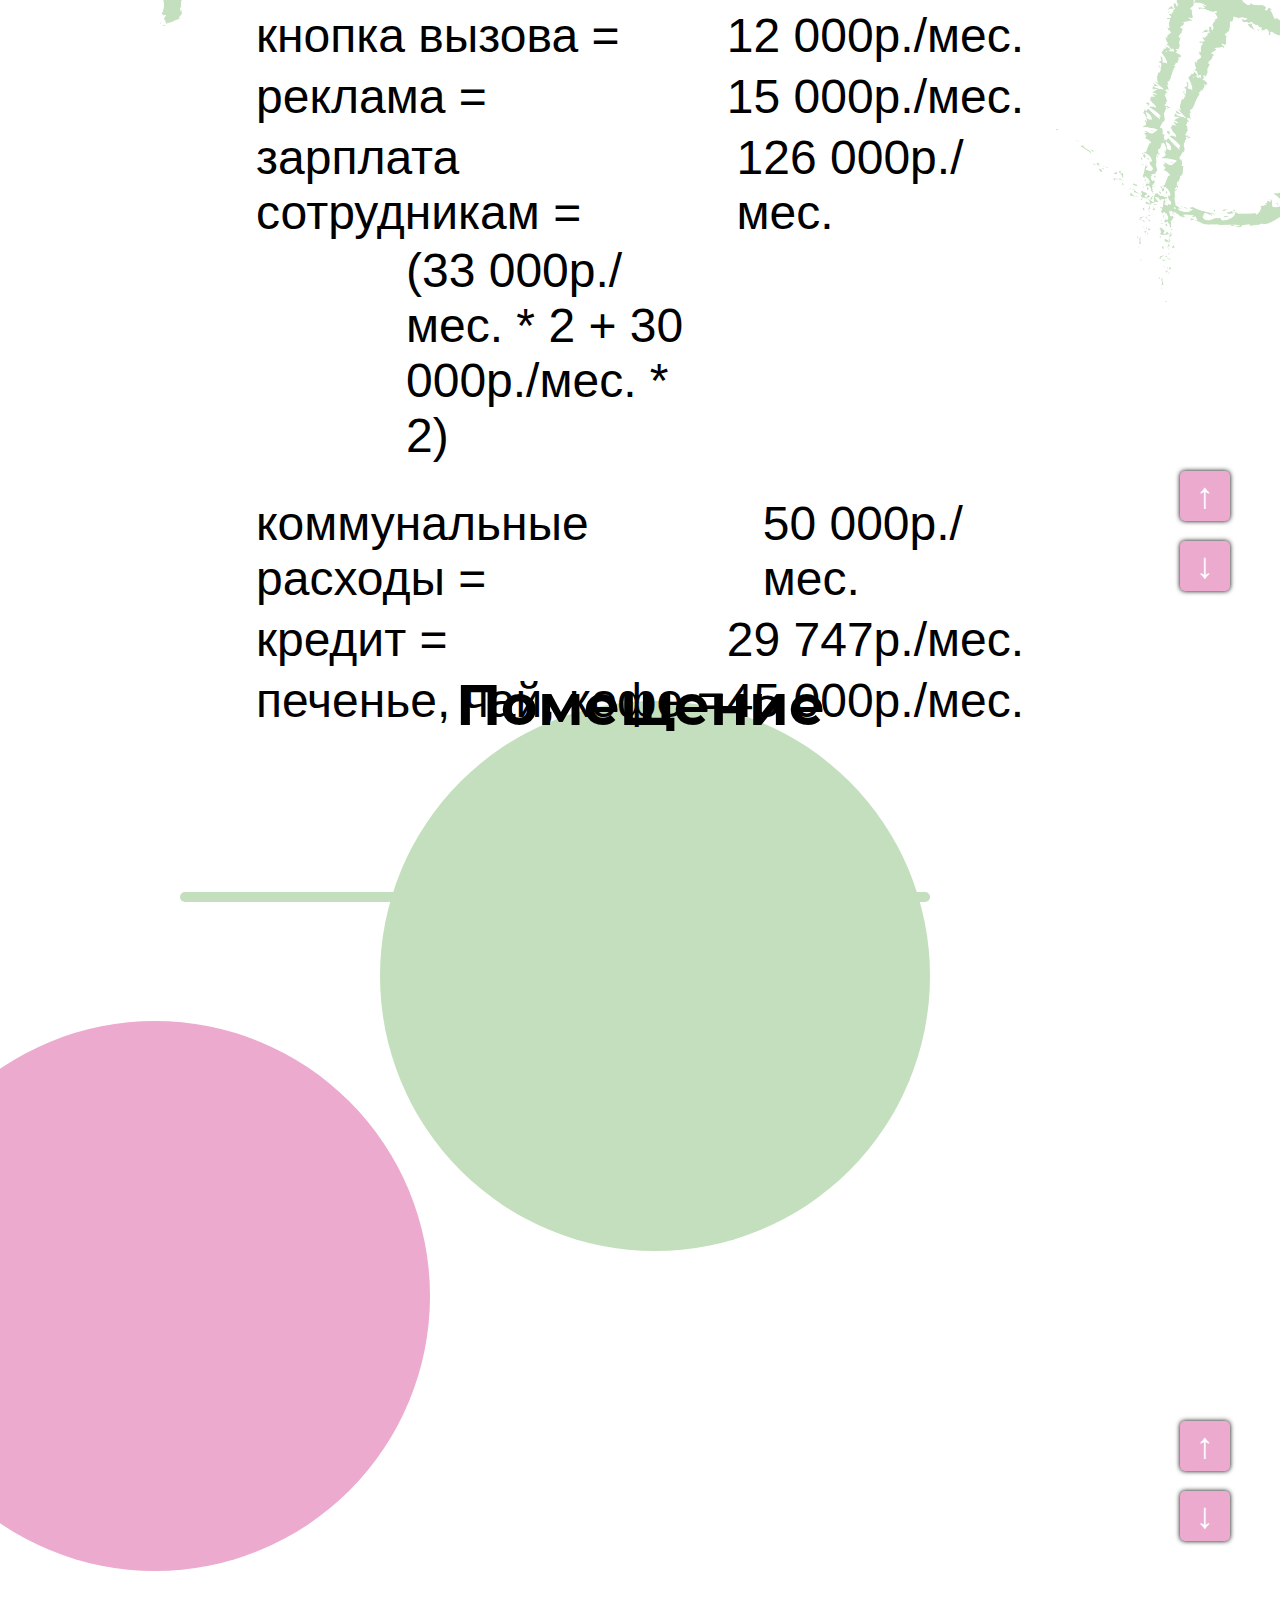
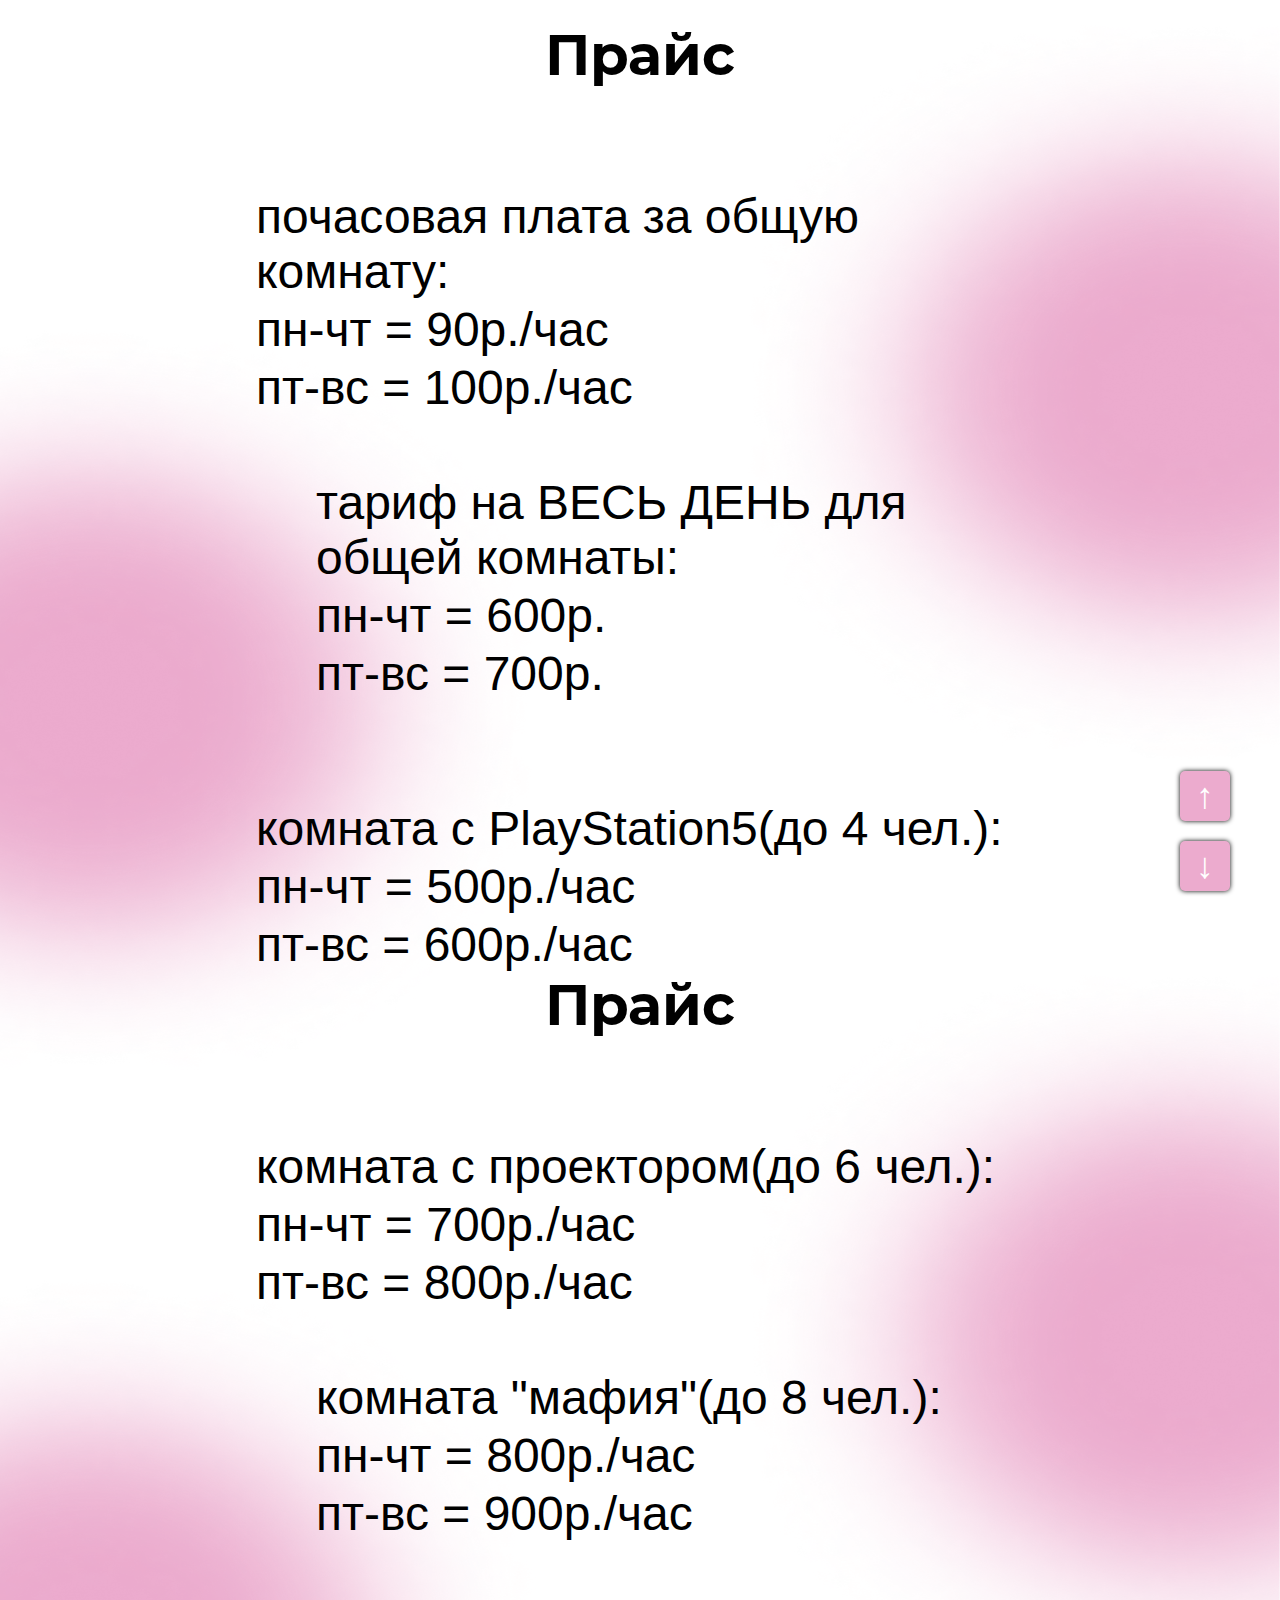
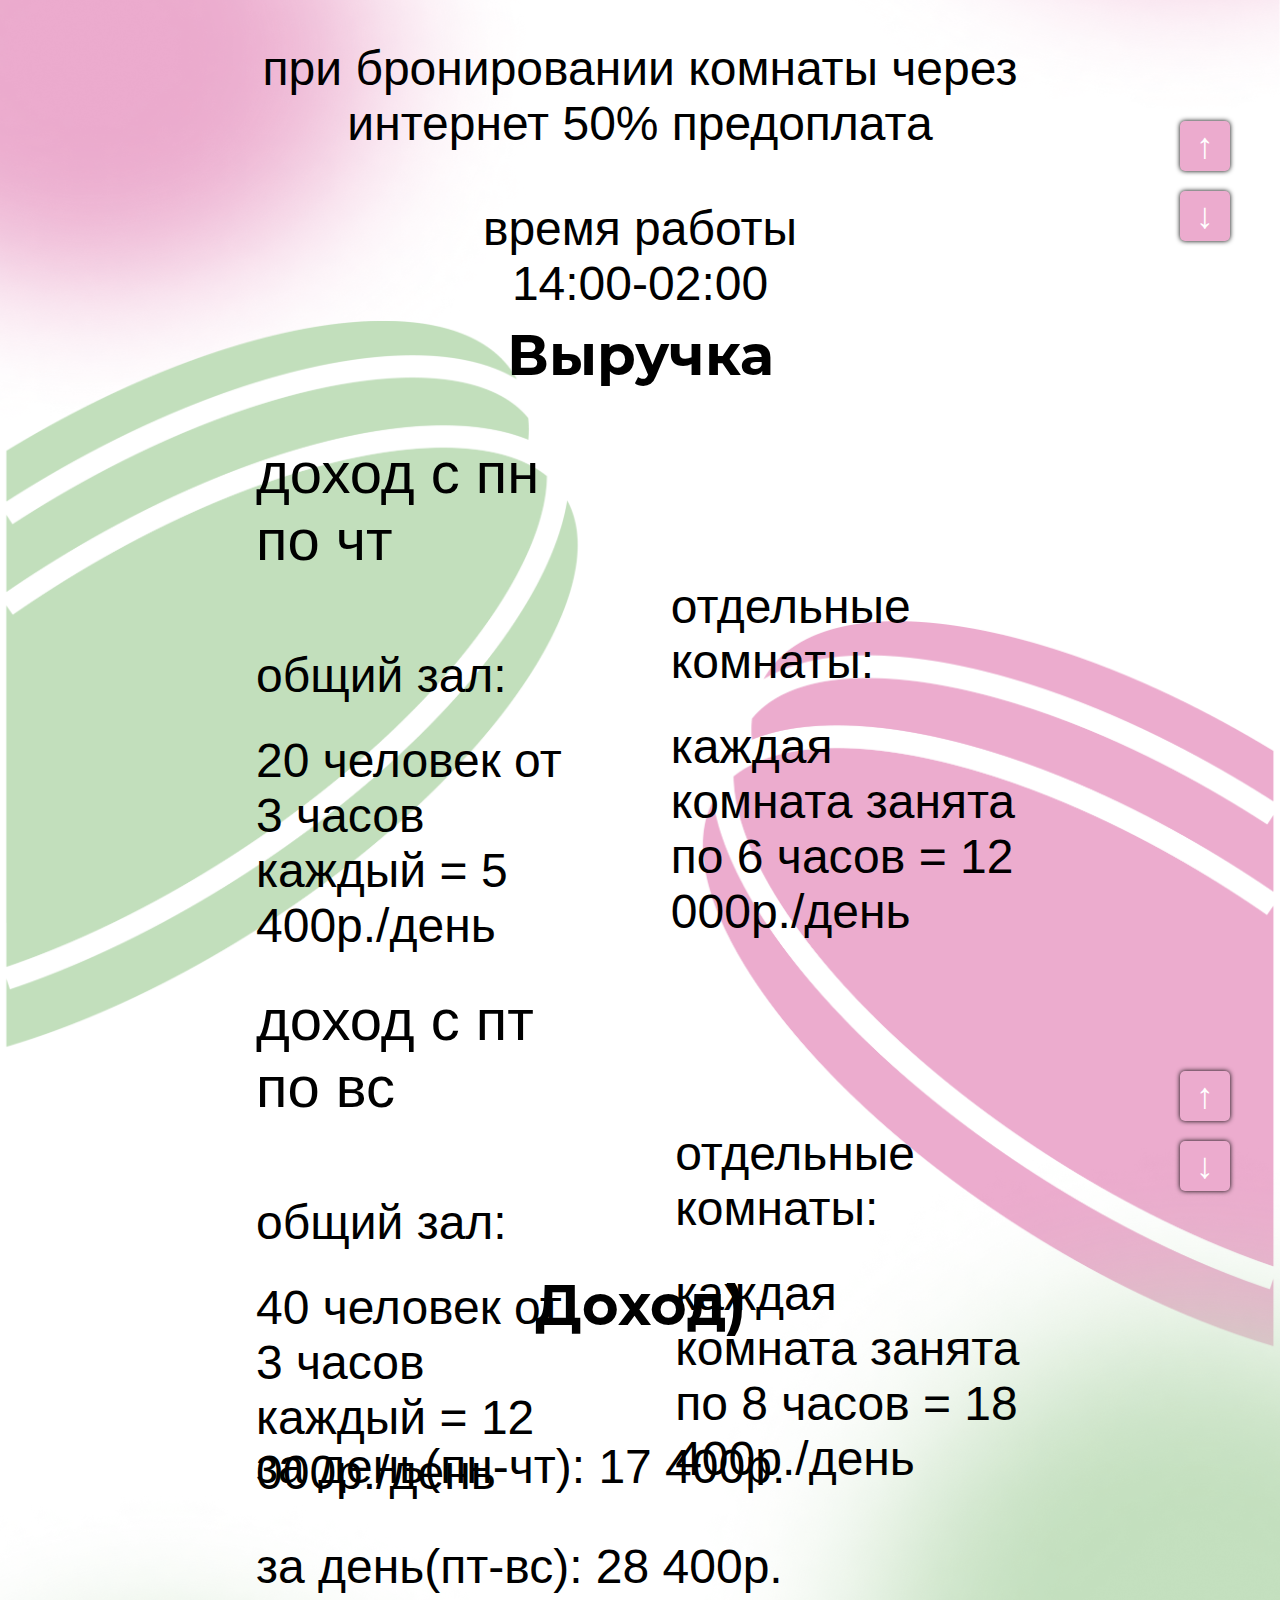
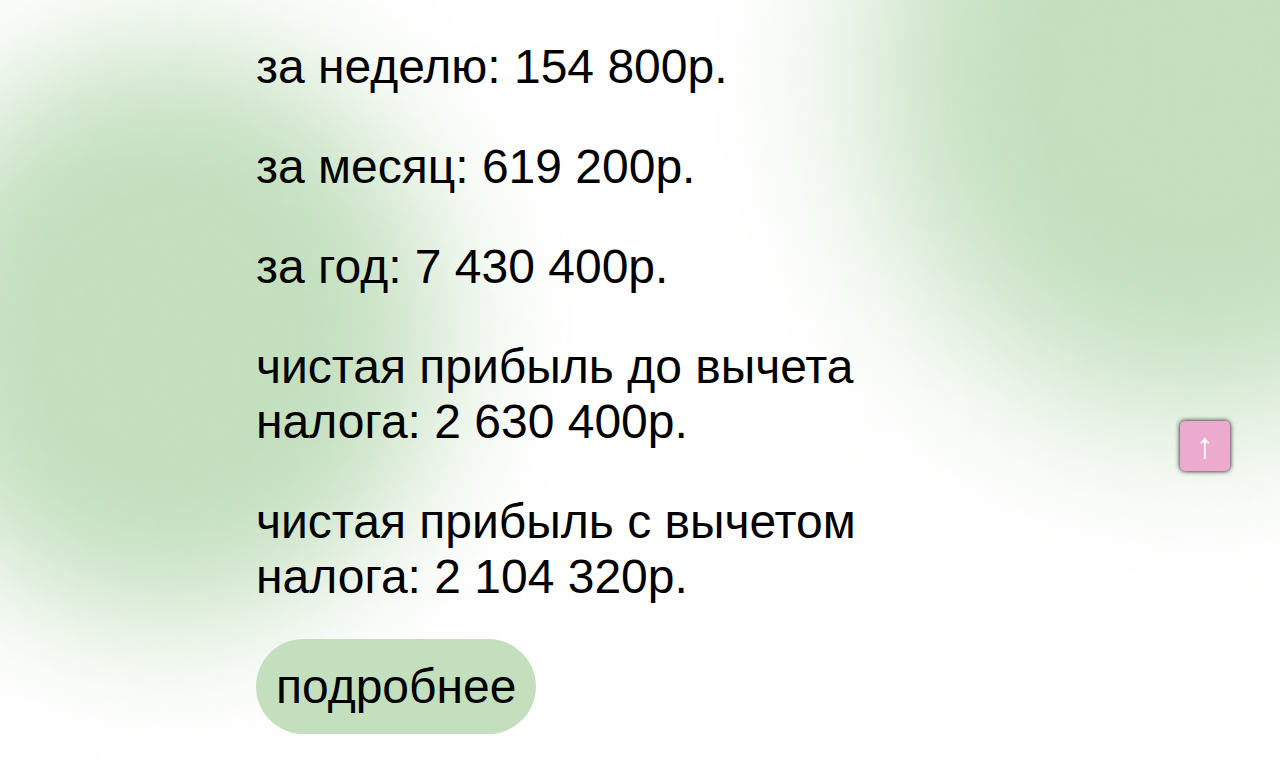
==== commit bf5a255f: "first" ====
--- a/index.html
+++ b/index.html
@@ -256,7 +256,6 @@
             </section>
             <div class="btn">
                 <a href="#money"><button class="btn1 btn2">↑</button></a>
-                <a href="#invest"><button class="btn1">↓</button></a>
             </div>
 
 </body>
